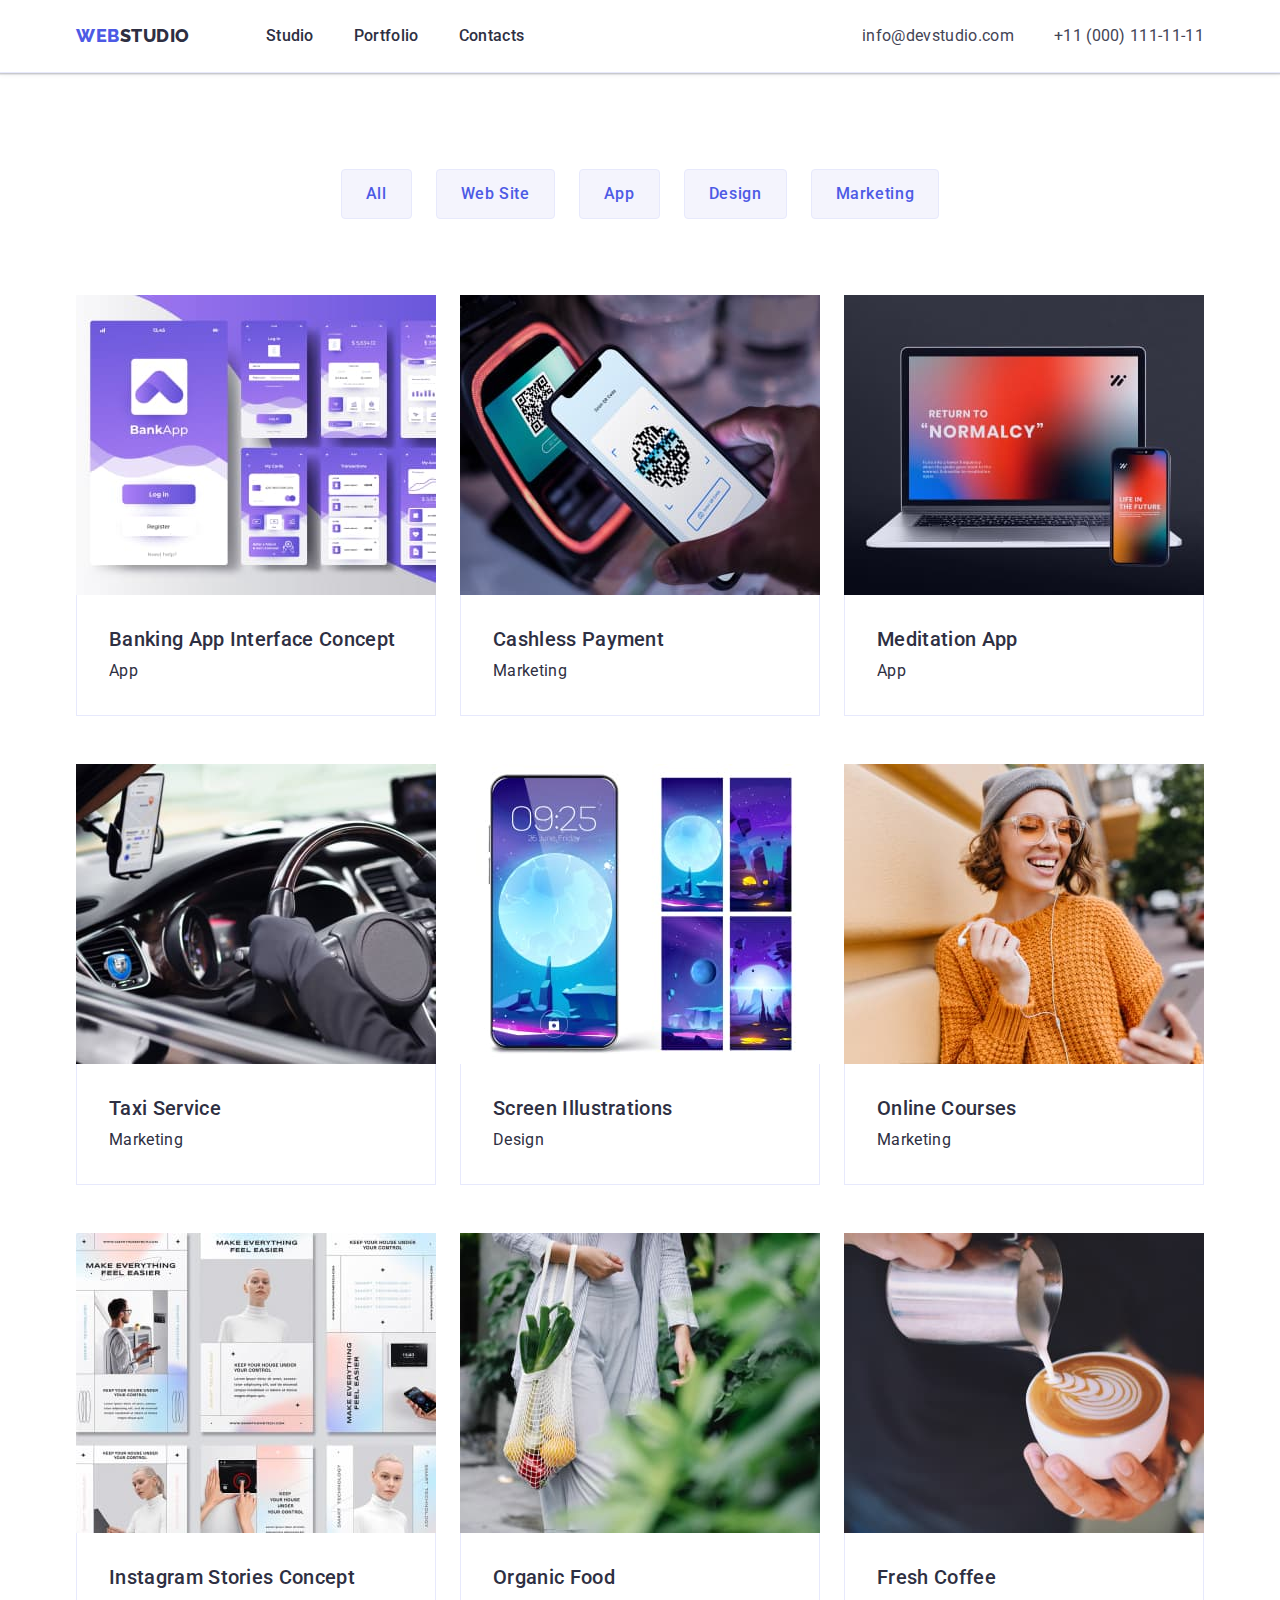
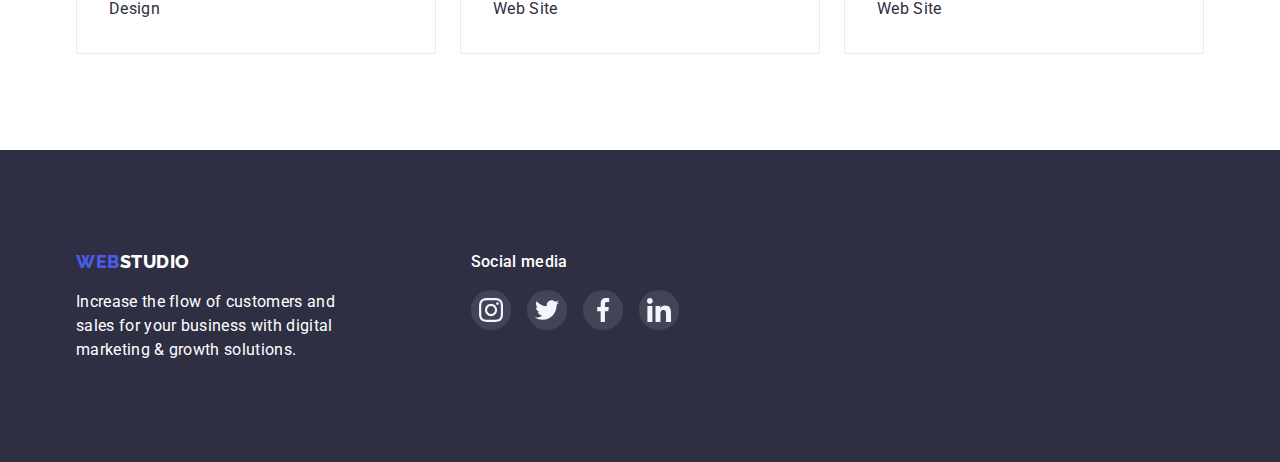
==== portfolio.html @ 8b9e81ac "Initial commit" ====
<!DOCTYPE html>
<html lang="en">
<head>
    <meta charset="UTF-8">
    <meta http-equiv="X-UA-Compatible" content="IE=edge">
    <meta name="viewport" content="width=device-width, initial-scale=1.0">
    <title>Portfolio</title>
    <link rel="preconnect" href="https://fonts.googleapis.com">
    <link rel="preconnect" href="https://fonts.gstatic.com" crossorigin>
    <link href="https://fonts.googleapis.com/css2?family=Raleway:wght@800&family=Roboto:wght@400;500;700&display=swap" rel="stylesheet">
    <link rel="stylesheet" href="https://cdnjs.cloudflare.com/ajax/libs/modern-normalize/0.6.0/modern-normalize.min.css">
    <link rel="stylesheet" href="./css/styles.css">
</head>
<body>
    <header class="header">
        <div class="container header-container">
            <nav class="header-navigation">
                <a href="./index.html" class="logo"><span>WEB</span>STUDIO</a>
            
                <ul class="site-nav list">
                    <li><a href="./index.html" class="link">Studio</a></li>
                    <li><a href="./portfolio.html">Portfolio</a></li>
                    <li><a href="#">Contacts</a></li>
                </ul>
            </nav>
            <address class="adresses">
                <ul class="contacts list">
                    <li><a href="mailto:info@devstudio.com" class="contact-mail">info@devstudio.com</a></li>
                    <li><a href="tel:+110001111111" class="contact-tel">+11 (000) 111-11-11</a></li>
                </ul>
            </address>
        </div>
    </header>
    <main>
       <section class="portfolio"> 
        <div class="container">
            <h1 hidden>Portfolio</h1>
            <ul class="buttons-container">
                <li><button type="button" class="button secondary">All</button></li>
                <li><button type="button" class="button secondary">Web Site</button></li>
                <li><button type="button" class="button secondary">App</button></li>
                <li><button type="button" class="button secondary">Design</button></li>
                <li><button type="button" class="button secondary">Marketing</button></li>
            </ul>
            <ul class="list-portfolio">
                <li class="list-box">
                    <a href="./portfolio.html" class="link-portfolio"><img src="./images/images-portfolio-all-1.jpg" alt="Banking App" width="360" height="300">
                    <div class="list-text">
                        <h2 class="list-portfolio-title">Banking App Interface Concept</h2>
                        <p class="list-portfolio-description">App</p>
                    </div>
                </a>
                </li>
                <li class="list-box">
                    <a href="./portfolio.html" class="link-portfolio"><img src="./images/images-portfolio-all-2.jpg" alt="Cashless Payment" width="360" height="300">
                    <div class="list-text">
                        <h2 class="list-portfolio-title">Cashless Payment</h2>
                        <p class="list-portfolio-description">Marketing</p>
                    </div>
                </a>
                </li>
                <li class="list-box">
                    <a href="./portfolio.html" class="link-portfolio"><img src="./images/images-portfolio-all-3.jpg" alt="Meditation App" width="360" height="300">
                    <div class="list-text">
                        <h2 class="list-portfolio-title">Meditation App</h2>
                        <p class="list-portfolio-description">App</p>
                    </div>
                </a>
                </li>
                <li class="list-box">
                    <a href="./portfolio.html" class="link-portfolio"><img src="./images/images-portfolio-all-4.jpg" alt="Taxi Service" width="360" height="300">
                    <div class="list-text">
                        <h2 class="list-portfolio-title">Taxi Service</h2>
                        <p class="list-portfolio-description">Marketing</p>
                    </div>
                </a>
                </li>
                <li class="list-box">
                    <a href="./portfolio.html" class="link-portfolio"><img src="./images/images-portfolio-all-5.jpg" alt="Screen Illustrations" width="360" height="300">
                    <div class="list-text">
                        <h2 class="list-portfolio-title">Screen Illustrations</h2>
                        <p class="list-portfolio-description">Design</p>
                    </div>
                </a>
                </li>
                <li class="list-box">
                    <a href="./portfolio.html" class="link-portfolio"><img src="./images/images-portfolio-all-6.jpg" alt="Online Courses" width="360" height="300">
                    <div class="list-text">
                        <h2 class="list-portfolio-title">Online Courses</h2>
                        <p class="list-portfolio-description">Marketing</p>
                    </div>
                </a>
                </li>
                <li class="list-box">
                    <a href="./portfolio.html" class="link-portfolio"><img src="./images/images-portfolio-all-7.jpg" alt="Instagram Stories" width="360" height="300">
                    <div class="list-text">
                        <h2 class="list-portfolio-title">Instagram Stories Concept</h2>
                        <p class="list-portfolio-description">Design</p>
                    </div>
                </a>
                </li>
                <li class="list-box">
                    <a href="./portfolio.html" class="link-portfolio"><img src="./images/images-portfolio-all-8.jpg" alt="Organic Food" width="360" height="300">
                    <div class="list-text">
                        <h2 class="list-portfolio-title">Organic Food</h2>
                        <p class="list-portfolio-description">Web Site</p>
                    </div>
                </a>
                </li>
                <li class="list-box">
                    <a href="./portfolio.html" class="link-portfolio"><img src="./images/images-portfolio-all-9.jpg" alt="Fresh Coffee" width="360" height="300">
                    <div class="list-text">
                        <h2 class="list-portfolio-title">Fresh Coffee</h2>
                        <p class="list-portfolio-description">Web Site</p>
                    </div>
                </a>
                </li>
            </ul>
        </div>
    </section>
    </main>
    <footer class="footer-page">
        <div class="container footer-container">
            <div class="footer-logo">
                <a href="./index.html" class="logo-footer"><span>WEB</span>STUDIO</a>
                <p class="footer-page-text">Increase the flow of customers and sales for your business with digital marketing & growth solutions.</p>
            </div>
            <div class="footer-content">
                <h3 class="footer-title">Social media</h3>
                <ul class="footer-social-list">
                    <li class="footer-social-item">
                        <a href="" class="footer-social-link">
                            <svg class="footer-social-icon" width="24px" height="24px">
                                <use href="./images/symbol-defs.svg#icon-instagram"></use>
                            </svg>
                        </a>
                    </li>
                    <li class="footer-social-item">
                        <a href="" class="footer-social-link">
                            <svg class="footer-social-icon" width="24px" height="24px">
                                <use href="./images/symbol-defs.svg#icon-twitter"></use>
                            </svg>
                        </a>
                    </li>
                    <li class="footer-social-item">
                        <a href="" class="footer-social-link">
                            <svg class="footer-social-icon" width="24px" height="24px">
                                <use href="./images/symbol-defs.svg#icon-facebook"></use>
                            </svg>
                        </a>
                    </li>
                    <li class="footer-social-item">
                        <a href="" class="footer-social-link">
                            <svg class="footer-social-icon" width="24px" height="24px">
                                <use href="./images/symbol-defs.svg#icon-linkedin"></use>
                            </svg>
                        </a>
                    </li>
                </ul>
            </div>
        </div>
    </footer> 
</body>
</html>
---- css/styles.css ----
:root {
    --primary-text-color: #2E2F42;
    --secondary-text-color: #434455;
    --white-color: #fff;
    --accent-color: #4D5AE5;
    --primary-bg-color: #ffffff;
    --secondary-bg-color: #2E2F42;
    --accent-bg-color: #4D5AE5;
    --button-bg-color: #404BBF;
    --bg-light-color: #F4F4FD;
}

body {
    background-color: var(--primary-bg-color);
    color: var(--secondary-text-color);

    font-family: Roboto, sans-serif;
    letter-spacing: 0.02em;
}

.container {
    width: 1158px;
    margin: 0 auto;
    padding-left: 15px;
    padding-right: 15px;
}

img {
    display: block;
    max-width: 100%;
    height: auto;
}

ul {
    list-style: none;
    margin: 0;
    padding: 0;
}

h1, h2, h3, p {
    margin: 0;
    padding: 0;
}

.header {
    padding-top: 24px;
    padding-bottom: 24px;
    border-bottom: 1px solid #E7E9FC;
    box-shadow: 0px 2px 1px rgba(46, 47, 66, 0.08), 0px 1px 1px rgba(46, 47, 66, 0.16), 0px 1px 6px rgba(46, 47, 66, 0.08);
}

.header-container {
    display: flex;
    align-items: center;
}

.header-navigation {
    display: flex;
    align-items: center;
}

.logo {
    color: var(--primary-text-color);
    font-family: 'Raleway', sans-serif;
    font-weight: 800;
    font-size: 18px;
    line-height: 1.33;
    letter-spacing: 0.03em;
    text-decoration: none;
/* identical to box height, or 133% */
}

.logo > span {
    color: var(--accent-color);
}

.site-nav {
    display: flex;
    gap: 40px;
    margin-left: 76px;
}

.site-nav a {
    color: var(--primary-text-color);
    font-weight: 500;
    font-size: 16px;
    line-height: 1.5;
    text-decoration: none;
/* identical to box height, or 150% */
}

.site-nav .link.current {
    color: var(--accent-color);
}

.site-nav a:hover,
.site-nav a:focus {
    color: var(--accent-color);
}

.adresses {
    margin-left: auto;
}

.contacts {
    display: flex;
    margin-left: auto;
    gap: 40px;
}

.contacts a {
    color: var(--secondary-text-color);
    font-family: Roboto, sans-serif;
    font-style: normal;
    font-weight: 400;
    font-size: 16px;
    line-height: 1.5;
    text-decoration: none;
    margin-left: auto;
/* identical to box height, or 150% */
}

.contacts a:hover,
.contacts a:focus {
    color: var(--accent-color);
}

.contact-mail {
    
}

/* Hero Section */
.hero {
    display: flex;
    align-items: center;
    background-color: var(--secondary-bg-color);
    padding: 188px 0;
    max-width: 1440px;
    text-align: center;
    background-image: linear-gradient(
        rgba(46, 47, 66, 0.7),
        rgba(46, 47, 66, 0.7)
    ),
         url(../images/people-office.jpg);
    background-repeat: no-repeat;
    background-position: center;
    margin: 0 auto;
    
}

.hero-title {
    color: var(--white-color);
    font-weight: 700;
    font-size: 56px;
    line-height: 1.07;
    width: 496px;
    margin-left: auto;
    margin-right: auto;
    margin-bottom: 48px;
    text-align: center;
/* or 107% */
}

/* Features */
.features {
    padding-top: 120px;
    padding-bottom: 120px;
}

.features-container {
    display: flex;
    flex-wrap: wrap;
    padding: 0;
}

.features-container .item {
    width: 264px;
    margin-right: 24px;
    padding: 0;
}

.item:last-child {
    margin-right: 0;
}

.features-title {
    color: var(--primary-text-color);
}

.features-logo-icon {
    background-color: var(--bg-light-color);
    width: 264px;
    height: 112px;
    border-radius: 4px;
    padding: 24px 102px;
    margin-bottom: 8px;
}

.features-item {
    color: var(--primary-text-color);
    font-weight: 500;
    font-size: 20px;
    line-height: 1.2;
    margin-bottom: 8px;
/* identical to box height, or 120% */
}

.features-text {
    color: var(--secondary-text-color);
    font-weight: 400;
    font-size: 16px;
    line-height: 1.5;
/* or 150% */
}

/* About */
.about {
    padding-bottom: 120px;
}

.about-title {
    color: var(--primary-text-color);
    text-align: center;
    margin-bottom: 72px;
}

.about-container {
    display: flex;
    padding: 0;
}


.about-photo:not(:last-child) {
    margin-right: 24px;
}


/* Team */
.team {
    background-color: var(--bg-light-color);
    text-decoration: none;
    padding: 120px 0;
}

.team-container {
    display: flex;
    padding: 0;
}

.team-list {
    background: #FFFFFF;
    box-shadow: 0px 1px 6px rgba(46, 47, 66, 0.08), 0px 1px 1px rgba(46, 47, 66, 0.16), 0px 2px 1px rgba(46, 47, 66, 0.08);
    border-radius: 0px 0px 4px 4px;
}

.team-list:not(:last-child) {
    margin-right: 24px;
}

.team-title {
    color: var(--primary-text-color);
    text-align: center;
    margin-bottom: 72px;
    box-sizing: border-box;
    max-width: 100%;
    height: auto;
    padding-left: 0;
    
}


.team-item {
    color: var(--primary-text-color);
    font-weight: 500;
    font-size: 20px;
    line-height: 1.2;
    padding-top: 32px;
    margin-bottom: 8px;
/* identical to box height, or 120% */
}

.team-text {
    color: var(--secondary-text-color);
    font-weight: 400;
    font-size: 16px;
    line-height: 1.5;
    margin-bottom: 8px;
/* or 150% */
}

.team-description {
    background-color: var(--primary-bg-color);
    border-radius: 0px 0px 4px 4px;
    border-top: none;
    text-align: center;
}

.team-social-list {
    display: flex;
    justify-content: center;
    gap: 24px;
}

.team-social-item {
    width: 40px;
    height: 40px;
    margin-bottom: 32px;
}

.team-social-link {
    display: flex;
    justify-content: center;
    align-items: center;
    width: 100%;
    height: 100%;
    border-radius: 50%;
    background-color: var(--accent-bg-color);
}

.team-social-link:hover,
.team-social-link:focus {
    background-color: var(--button-bg-color);
}

h2 {
    font-weight: 700;
    font-size: 36px;
    line-height: 1.11;
/* identical to box height, or 111% */
}

/* Customers */
.customers {
    padding-top: 130px;
    padding-bottom: 120px;
}

.customers-title {
    color: var(--primary-text-color);
    text-align: center;
    margin-bottom: 72px;
}

.customers-list {
    display: flex;
    justify-content: center;
    align-items: center;
    gap: 24px;
    padding: 0px;
}

.customer-item {
    color: #AFB1B8;
    width: 168px;
    height: 88px;
}

.customer-link {
    color: #AFB1B8;
    width: 100%;
    height: 100%;
    display: flex;
    justify-content: center;
    align-items: center;
    border: 1px solid #8E8F99;
    border-radius: 4px;
}

.customer-link:is(:hover, :focus) {
    color: #4D5AE5;
    fill: currentColor;
    box-shadow: 0px 4px 4px rgba(0, 0, 0, 0.15);
    border-radius: 4px;
    border: 1px solid #404BBF;
    width: 100%;
    height: 100%;
}

.customer-icon {
    fill:currentColor;
}

.customer-icon:is(:hover, :focus) {
    fill: currentColor;
}
/* Customers */

/* Footer */
.footer-page {
    background-color: var(--secondary-bg-color);
    padding: 100px 0;
}
.footer-page-text {
    color: var(--white-color);
    font-weight: 400;
    font-size: 16px;
    line-height: 1.5;
    width: 264px;
    padding-top: 16px;
}

.footer-container {
    display: flex;
}

.footer-logo {
    display: block;
    width: 35%;
}

.logo-footer {
    color: var(--white-color);
    font-family: 'Raleway', sans-serif;
    font-weight: 800;
    font-size: 18px;
    line-height: 1.33;
    letter-spacing: 0.03em;
    text-decoration: none;
}

.logo-footer > span {
    color: var(--accent-color);
}

.footer-title {
    font-weight: 500;
    font-size: 16px;
    line-height: 1.5;
    color: var(--white-color);
}
.footer-social-list {
    display: flex;
    gap: 16px;
    padding-top: 16px;
}

.footer-content {
    display: block;
    width: 65%;
}

.footer-social-item {
    width: 40px;
    height: 40px;
}
.footer-social-link {
    display: flex;
    justify-content: center;
    align-items: center;
    width: 100%;
    height: 100%;
    border-radius: 50%;
    background-color: rgba(255, 255, 255, 0.1);
}

.footer-social-link:hover,
.footer-social-link:focus {
    background-color: #31D0AA;
}

.footer-social-icon {
}

/* Portfolio */
.portfolio {
    padding: 96px 0;
}

.link-portfolio {
    font-style: normal;
    text-decoration: none;
}

.list-portfolio {
    display: flex;
    flex-wrap: wrap;
    flex-basis: calc((100% - 48px) / 3);
    column-gap: 24px;
    row-gap: 48px;
    box-sizing: border-box;
    max-width: 100%;
    height: auto;
    padding-left: 0;
    margin: 0;
}

.list-box:hover,
.list-box:focus {
    background: #FFFFFF;
    box-shadow: 0px 1px 6px rgba(46, 47, 66, 0.08), 0px 1px 1px rgba(46, 47, 66, 0.16), 0px 2px 1px rgba(46, 47, 66, 0.08);
}

.list-portfolio-title {
    color: var(--primary-text-color);
    font-weight: 500;
    font-size: 20px;
    line-height: 1.2; 
    padding: 0 16px;
    margin-bottom: 8px;
    box-sizing: border-box;
}

.list-portfolio-description {
    color: var(--primary-text-color);
    font-weight: 400;
    font-size: 16px;
    line-height: 1.5;
    padding: 0 16px;
}

.list-text {
    padding-top: 32px;
    padding-left: 16px;
    padding-bottom: 32px;
    border: 1px solid #E7E9FC;
    border-top: 0;
}



/* Button */
.buttons-container {
    display: flex;
    flex-direction: row;
    align-items: flex-start;
    justify-content: center;
    gap: 24px;
    margin-bottom: 76px;
}

.button.primary,
.button.current,
.button.secondary {
    background-color: var(--accent-bg-color);
    color: var(--white-color);
    font-family: 'Roboto';
    font-style: normal;
    font-weight: 500;
    font-size: 16px;
    line-height: 1.5;
    letter-spacing: 0.04em;
    border-radius: 4px;
    cursor: pointer;
}

.button.primary {
    display: block;
    min-width: 169px;
    margin-left: auto;
    margin-right: auto;
    padding: 16px 32px;
    border: navajowhite;
    display: flex;  
    align-items: center;

}

.button.primary:hover,
.button.primary:focus {
    background-color: var(--button-bg-color);
    color: var(--white-color);
    font-family: 'Roboto';
    font-style: normal;
}

.button.current {
    background-color: var(--button-bg-color);
    color: var(--white-color);
    padding: 12px 24px;
}
.button.current:hover,
.button.current:focus {
    background-color: var(--accent-bg-color);
    color: var(--white-color);
    font-family: 'Roboto';
    font-style: normal;
}


.button.secondary {
    background-color: var(--bg-light-color);
    color: var(--accent-color);
    border: 1px solid #E7E9FC;
    padding: 12px 24px;
}

.button.secondary:hover,
.button.secondary:focus {
    background-color: var(--button-bg-color);
    color: var(--white-color);
    border-color: var(--button-bg-color);
    box-shadow: 0px 3px 1px rgba(0, 0, 0, 0.1), 0px 2px 1px rgba(0, 0, 0, 0.08), 0px 2px 2px rgba(0, 0, 0, 0.12);
}
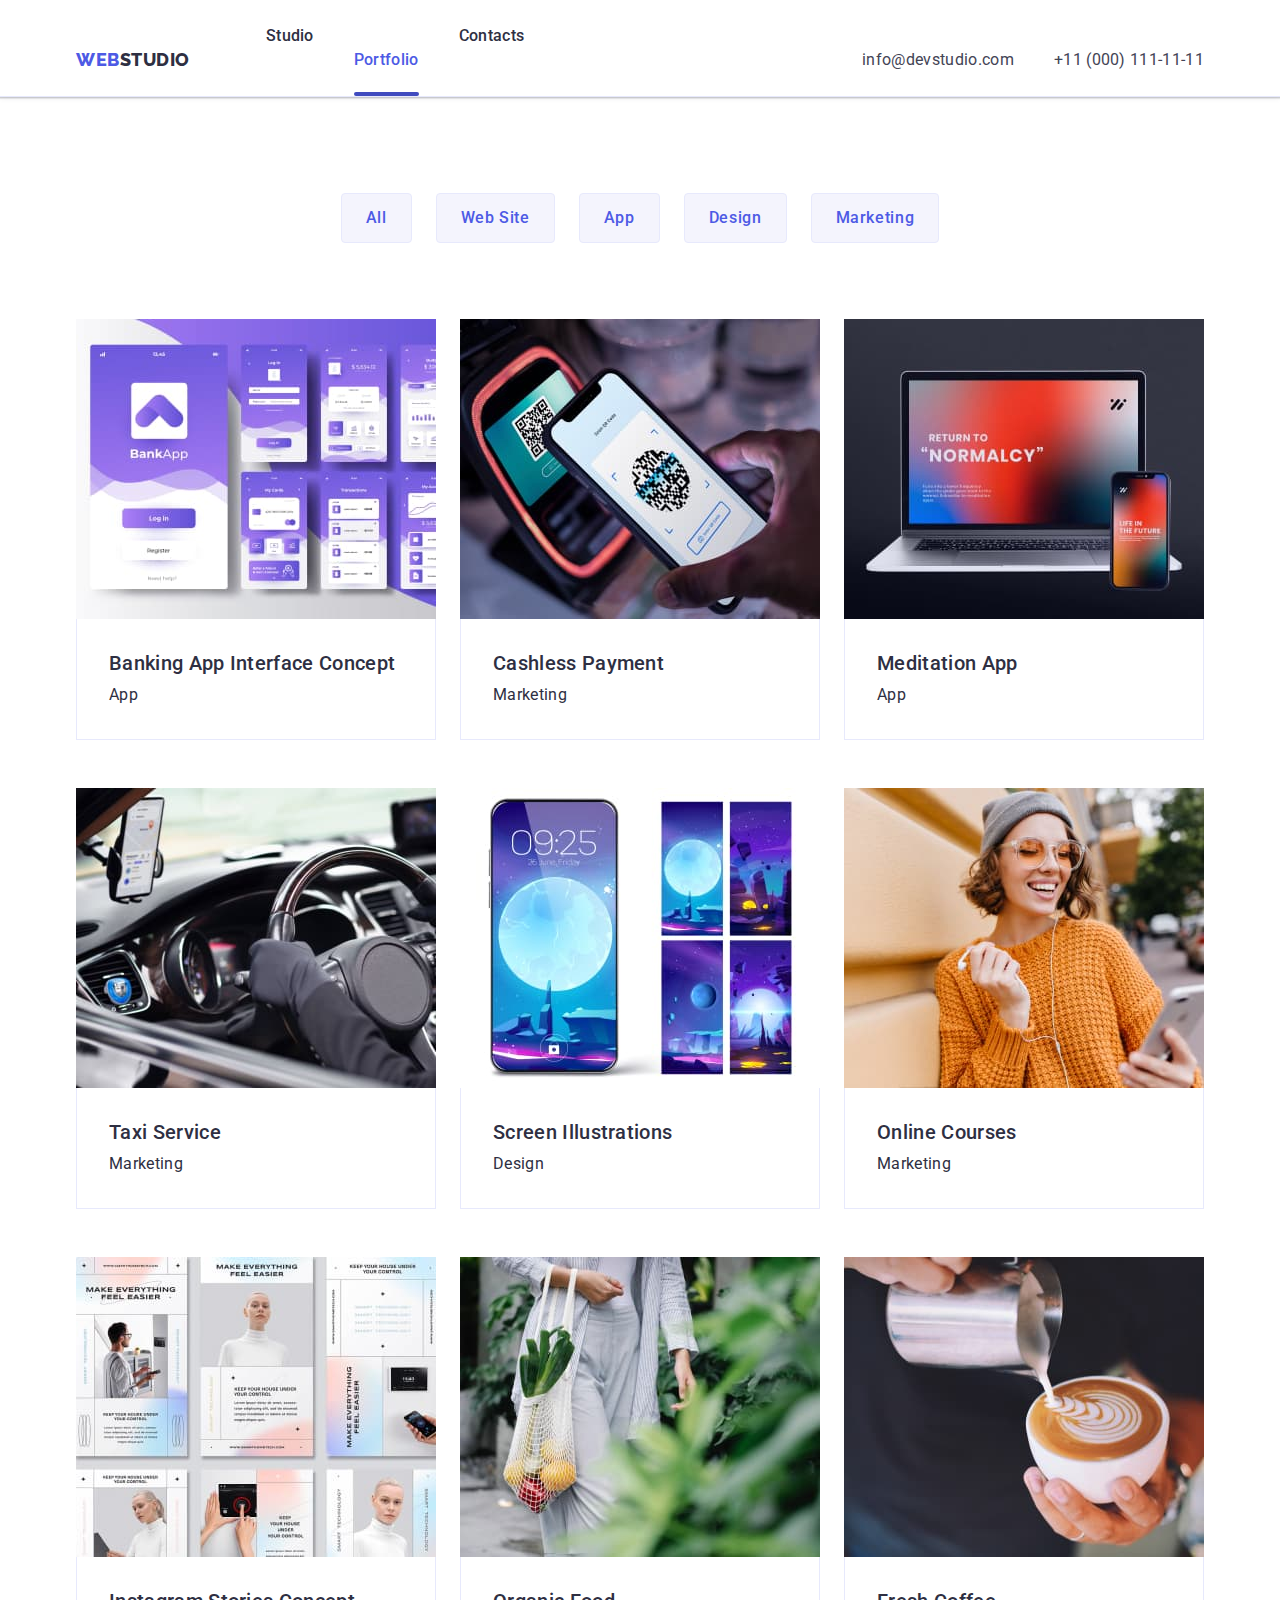
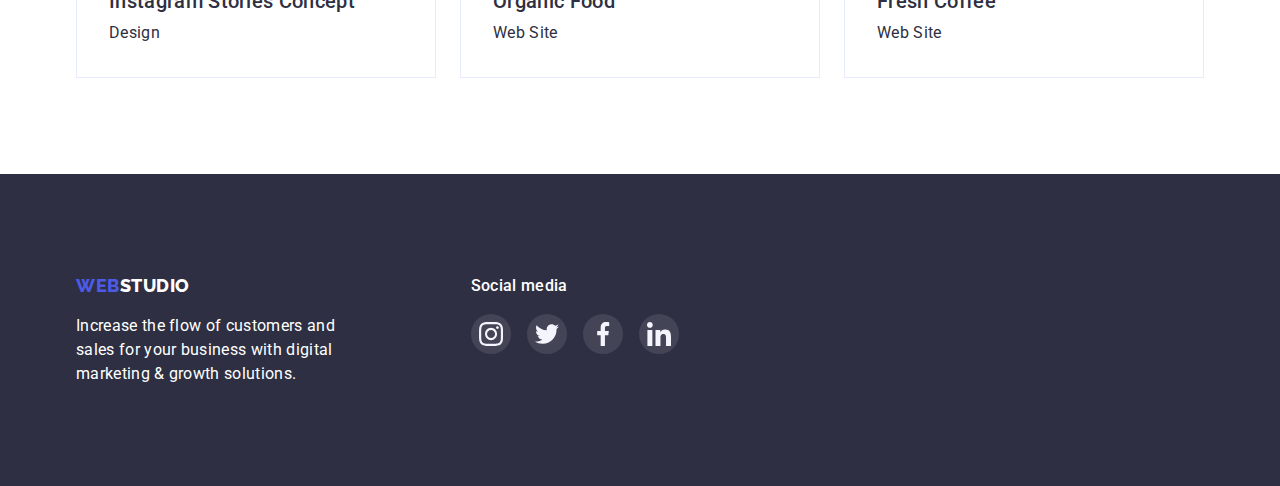
==== commit 12c65826: "header links" ====
--- a/portfolio.html
+++ b/portfolio.html
@@ -19,8 +19,8 @@
             
                 <ul class="site-nav list">
                     <li><a href="./index.html" class="link">Studio</a></li>
-                    <li><a href="./portfolio.html">Portfolio</a></li>
-                    <li><a href="#">Contacts</a></li>
+                    <li><a href="./portfolio.html" class="link current">Portfolio</a></li>
+                    <li><a href="#" class="link">Contacts</a></li>
                 </ul>
             </nav>
             <address class="adresses">
--- a/css/styles.css
+++ b/css/styles.css
@@ -8,6 +8,7 @@
     --accent-bg-color: #4D5AE5;
     --button-bg-color: #404BBF;
     --bg-light-color: #F4F4FD;
+    --timing-function: cubic-bezier(0.4, 0, 0.2, 1);
 }
 
 body {
@@ -44,7 +45,7 @@
 
 .header {
     padding-top: 24px;
-    padding-bottom: 24px;
+    padding-bottom: 0;
     border-bottom: 1px solid #E7E9FC;
     box-shadow: 0px 2px 1px rgba(46, 47, 66, 0.08), 0px 1px 1px rgba(46, 47, 66, 0.16), 0px 1px 6px rgba(46, 47, 66, 0.08);
 }
@@ -86,17 +87,35 @@
     font-size: 16px;
     line-height: 1.5;
     text-decoration: none;
-/* identical to box height, or 150% */
-}
-
-.site-nav .link.current {
-    color: var(--accent-color);
+    padding: 24px 0;
 }
 
 .site-nav a:hover,
 .site-nav a:focus {
     color: var(--accent-color);
 }
+
+
+.link.current {
+    color: var(--accent-color);
+    display: block;
+    position: relative;
+}
+
+.link.current::after {
+    content: '';
+    display: block;
+    width: 100%;
+    height: 4px;
+    background-color: var(--button-bg-color);
+    position: absolute;
+    left: 0;
+    bottom: 0;
+    border-radius: 2px;
+    transition: opacity 250ms var(--timing-function);
+}
+
+
 
 .adresses {
     margin-left: auto;
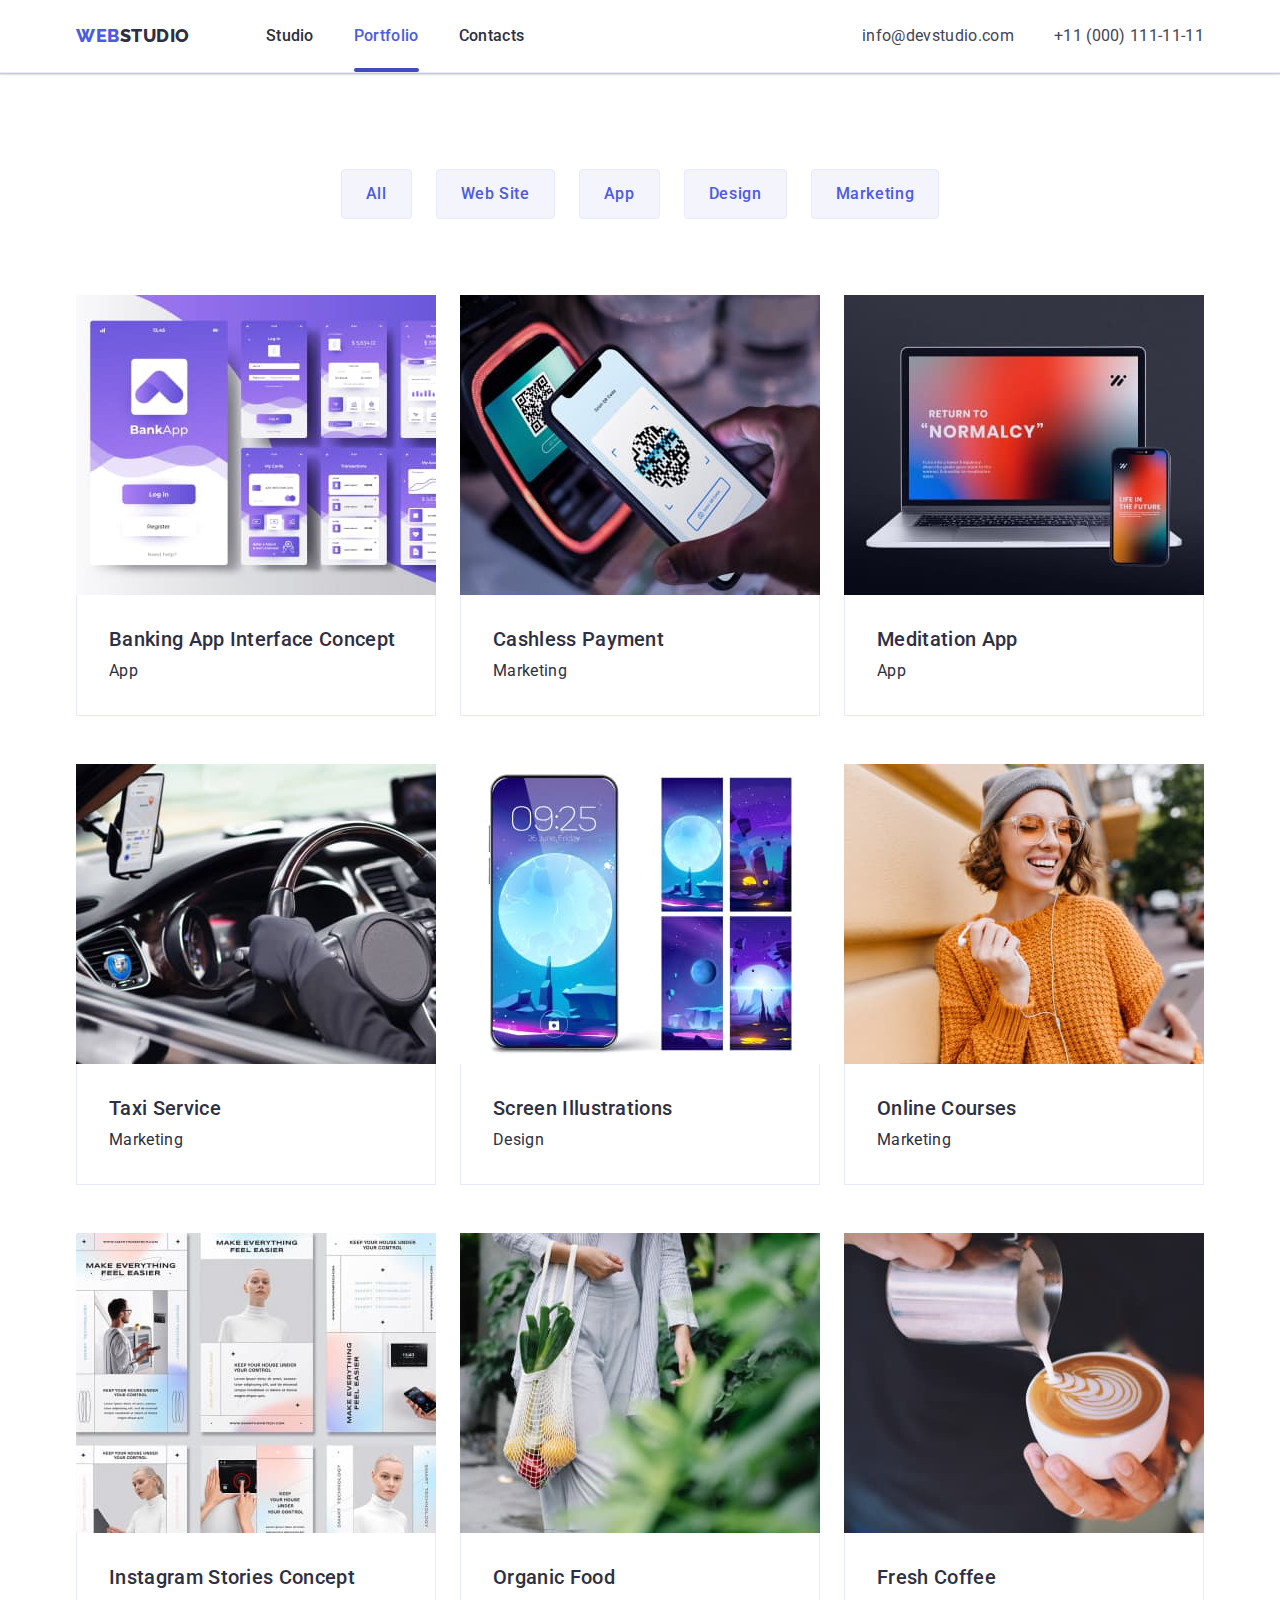
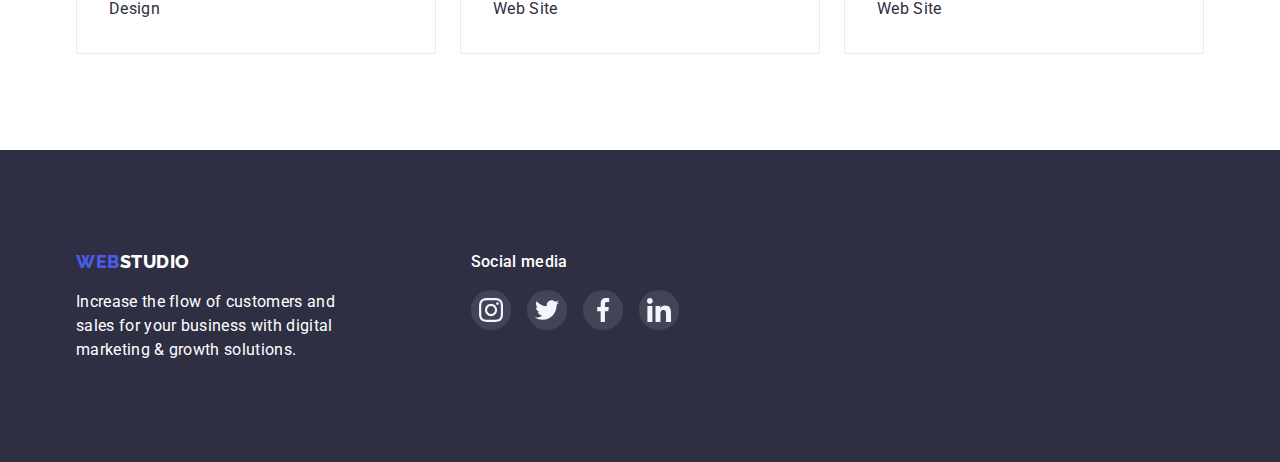
==== commit 8c82d768: "added modal and overlays" ====
--- a/portfolio.html
+++ b/portfolio.html
@@ -44,15 +44,27 @@
             </ul>
             <ul class="list-portfolio">
                 <li class="list-box">
-                    <a href="./portfolio.html" class="link-portfolio"><img src="./images/images-portfolio-all-1.jpg" alt="Banking App" width="360" height="300">
-                    <div class="list-text">
-                        <h2 class="list-portfolio-title">Banking App Interface Concept</h2>
-                        <p class="list-portfolio-description">App</p>
-                    </div>
-                </a>
-                </li>
-                <li class="list-box">
-                    <a href="./portfolio.html" class="link-portfolio"><img src="./images/images-portfolio-all-2.jpg" alt="Cashless Payment" width="360" height="300">
+                    <a href="./portfolio.html" class="link-portfolio">
+                        <div class="list-box-thumb">
+                            <img src="./images/images-portfolio-all-1.jpg" alt="Banking App" width="360" height="300">
+                            <div class="overlay">
+                                <p class="thumb-overlay">14 Stylish and User-Friendly App Design Concepts · Task Manager App · Calorie Tracker App · Exotic Fruit Ecommerce App · Cloud Storage App</p>
+                            </div>
+                        </div>
+                    <div class="list-text">
+                         <h2 class="list-portfolio-title">Banking App Interface Concept</h2>
+                         <p class="list-portfolio-description">App</p>
+                    </div>
+                </a>
+                </li>
+                <li class="list-box">
+                    <a href="./portfolio.html" class="link-portfolio">
+                        <div class="list-box-thumb">
+                        <img src="./images/images-portfolio-all-2.jpg" alt="Cashless Payment" width="360" height="300">
+                         <div class="overlay">
+                                <p class="thumb-overlay">14 Stylish and User-Friendly App Design Concepts · Task Manager App · Calorie Tracker App · Exotic Fruit Ecommerce App · Cloud Storage App</p>
+                            </div>
+                        </div>
                     <div class="list-text">
                         <h2 class="list-portfolio-title">Cashless Payment</h2>
                         <p class="list-portfolio-description">Marketing</p>
@@ -60,7 +72,13 @@
                 </a>
                 </li>
                 <li class="list-box">
-                    <a href="./portfolio.html" class="link-portfolio"><img src="./images/images-portfolio-all-3.jpg" alt="Meditation App" width="360" height="300">
+                    <a href="./portfolio.html" class="link-portfolio">
+                        <div class="list-box-thumb">
+                        <img src="./images/images-portfolio-all-3.jpg" alt="Meditation App" width="360" height="300">
+                         <div class="overlay">
+                                <p class="thumb-overlay">14 Stylish and User-Friendly App Design Concepts · Task Manager App · Calorie Tracker App · Exotic Fruit Ecommerce App · Cloud Storage App</p>
+                            </div>
+                        </div>
                     <div class="list-text">
                         <h2 class="list-portfolio-title">Meditation App</h2>
                         <p class="list-portfolio-description">App</p>
@@ -68,7 +86,13 @@
                 </a>
                 </li>
                 <li class="list-box">
-                    <a href="./portfolio.html" class="link-portfolio"><img src="./images/images-portfolio-all-4.jpg" alt="Taxi Service" width="360" height="300">
+                    <a href="./portfolio.html" class="link-portfolio">
+                        <div class="list-box-thumb">
+                        <img src="./images/images-portfolio-all-4.jpg" alt="Taxi Service" width="360" height="300">
+                         <div class="overlay">
+                                <p class="thumb-overlay">14 Stylish and User-Friendly App Design Concepts · Task Manager App · Calorie Tracker App · Exotic Fruit Ecommerce App · Cloud Storage App</p>
+                            </div>
+                        </div>
                     <div class="list-text">
                         <h2 class="list-portfolio-title">Taxi Service</h2>
                         <p class="list-portfolio-description">Marketing</p>
@@ -76,7 +100,13 @@
                 </a>
                 </li>
                 <li class="list-box">
-                    <a href="./portfolio.html" class="link-portfolio"><img src="./images/images-portfolio-all-5.jpg" alt="Screen Illustrations" width="360" height="300">
+                    <a href="./portfolio.html" class="link-portfolio">
+                        <div class="list-box-thumb">
+                            <img src="./images/images-portfolio-all-5.jpg" alt="Screen Illustrations" width="360" height="300">
+                            <div class="overlay">
+                                <p class="thumb-overlay">14 Stylish and User-Friendly App Design Concepts · Task Manager App · Calorie Tracker App · Exotic Fruit Ecommerce App · Cloud Storage App</p>
+                            </div>
+                        </div>
                     <div class="list-text">
                         <h2 class="list-portfolio-title">Screen Illustrations</h2>
                         <p class="list-portfolio-description">Design</p>
@@ -84,7 +114,13 @@
                 </a>
                 </li>
                 <li class="list-box">
-                    <a href="./portfolio.html" class="link-portfolio"><img src="./images/images-portfolio-all-6.jpg" alt="Online Courses" width="360" height="300">
+                    <a href="./portfolio.html" class="link-portfolio">
+                        <div class="list-box-thumb">
+                            <img src="./images/images-portfolio-all-6.jpg" alt="Online Courses" width="360" height="300">
+                            <div class="overlay">
+                                <p class="thumb-overlay">14 Stylish and User-Friendly App Design Concepts · Task Manager App · Calorie Tracker App · Exotic Fruit Ecommerce App · Cloud Storage App</p>
+                            </div>
+                        </div>
                     <div class="list-text">
                         <h2 class="list-portfolio-title">Online Courses</h2>
                         <p class="list-portfolio-description">Marketing</p>
@@ -92,7 +128,13 @@
                 </a>
                 </li>
                 <li class="list-box">
-                    <a href="./portfolio.html" class="link-portfolio"><img src="./images/images-portfolio-all-7.jpg" alt="Instagram Stories" width="360" height="300">
+                    <a href="./portfolio.html" class="link-portfolio">
+                        <div class="list-box-thumb">
+                            <img src="./images/images-portfolio-all-7.jpg" alt="Instagram Stories" width="360" height="300">
+                            <div class="overlay">
+                                <p class="thumb-overlay">14 Stylish and User-Friendly App Design Concepts · Task Manager App · Calorie Tracker App · Exotic Fruit Ecommerce App · Cloud Storage App</p>
+                            </div>
+                        </div>
                     <div class="list-text">
                         <h2 class="list-portfolio-title">Instagram Stories Concept</h2>
                         <p class="list-portfolio-description">Design</p>
@@ -100,7 +142,13 @@
                 </a>
                 </li>
                 <li class="list-box">
-                    <a href="./portfolio.html" class="link-portfolio"><img src="./images/images-portfolio-all-8.jpg" alt="Organic Food" width="360" height="300">
+                    <a href="./portfolio.html" class="link-portfolio">
+                        <div class="list-box-thumb">
+                            <img src="./images/images-portfolio-all-8.jpg" alt="Organic Food" width="360" height="300">
+                            <div class="overlay">
+                                <p class="thumb-overlay">14 Stylish and User-Friendly App Design Concepts · Task Manager App · Calorie Tracker App · Exotic Fruit Ecommerce App · Cloud Storage App</p>
+                            </div>
+                        </div>
                     <div class="list-text">
                         <h2 class="list-portfolio-title">Organic Food</h2>
                         <p class="list-portfolio-description">Web Site</p>
@@ -108,7 +156,13 @@
                 </a>
                 </li>
                 <li class="list-box">
-                    <a href="./portfolio.html" class="link-portfolio"><img src="./images/images-portfolio-all-9.jpg" alt="Fresh Coffee" width="360" height="300">
+                    <a href="./portfolio.html" class="link-portfolio">
+                        <div class="list-box-thumb">
+                            <img src="./images/images-portfolio-all-9.jpg" alt="Fresh Coffee" width="360" height="300">
+                            <div class="overlay">
+                                <p class="thumb-overlay">14 Stylish and User-Friendly App Design Concepts · Task Manager App · Calorie Tracker App · Exotic Fruit Ecommerce App · Cloud Storage App</p>
+                            </div>
+                        </div>
                     <div class="list-text">
                         <h2 class="list-portfolio-title">Fresh Coffee</h2>
                         <p class="list-portfolio-description">Web Site</p>
--- a/css/styles.css
+++ b/css/styles.css
@@ -44,7 +44,6 @@
 }
 
 .header {
-    padding-top: 24px;
     padding-bottom: 0;
     border-bottom: 1px solid #E7E9FC;
     box-shadow: 0px 2px 1px rgba(46, 47, 66, 0.08), 0px 1px 1px rgba(46, 47, 66, 0.16), 0px 1px 6px rgba(46, 47, 66, 0.08);
@@ -88,6 +87,7 @@
     line-height: 1.5;
     text-decoration: none;
     padding: 24px 0;
+    display: inline-block;
 }
 
 .site-nav a:hover,
@@ -180,6 +180,52 @@
 /* or 107% */
 }
 
+.backdrop {
+    position: fixed;
+    width: 100%;
+    height: 100%;
+    background-color: rgba(46, 47, 66, 0.4);
+
+    opacity: 1;
+    transition: opacity 250ms var(--timing-function);
+}
+
+.backdrop.is-hidden {
+    opacity: 0;
+    pointer-events: none;
+}
+
+.backdrop.is-hidden .modal {
+    transform: translate( -50%, -50%) scale(0.8);
+}
+
+.modal {
+    background: #FCFCFC;
+    width: 408px;
+    height: 576px;
+    position: absolute;
+    top: 50%;
+    left: 50%;
+
+    transform: translate( -50%, -50%) scale(1);
+    transition: transform 250ms var(--timing-function), opacity 250ms var(--timing-function);
+}
+
+.button-close {
+    display: block;
+    margin-left: auto;
+    padding-top: 24px;
+    padding-right: 24px;
+    box-sizing: border-box;
+    border: 0em;
+    background-color: #FCFCFC;
+    cursor: pointer;
+}
+
+.close-icon {
+    
+}
+
 /* Features */
 .features {
     padding-top: 120px;
@@ -488,6 +534,12 @@
 .link-portfolio {
     font-style: normal;
     text-decoration: none;
+}
+
+.link-portfolio:hover .thumb-overlay,
+.link-portfolio:focus .thumb-overlay {
+    transform: translate(0,0);
+    opacity: 1;
 }
 
 .list-portfolio {
@@ -503,11 +555,72 @@
     margin: 0;
 }
 
+.list-box {
+    position: relative;
+}
+
 .list-box:hover,
 .list-box:focus {
     background: #FFFFFF;
     box-shadow: 0px 1px 6px rgba(46, 47, 66, 0.08), 0px 1px 1px rgba(46, 47, 66, 0.16), 0px 2px 1px rgba(46, 47, 66, 0.08);
 }
+
+.list-box:hover .overlay {
+    transform: translateY(0);
+    opacity: 1;
+}
+
+.list-box-thumb:hover::before,
+.list-box-thumb:focus::before {
+    transform: translateY(0);
+    opacity: 1;
+}
+
+.list-box-thumb {
+    position: relative;
+    overflow: hidden;
+}
+
+.list-box-thumb::before {
+    content: '';
+    display: inline-block;
+    position: absolute;
+    width: 100%;
+    height: 100%;
+    opacity: 0;
+}
+
+.overlay {
+    position: absolute;
+    top: 0;
+    left: 0;
+    width: 100%;
+    height: 100%;
+    background-color: var(--accent-bg-color);
+    transition: transform 250ms var(--timing-function);
+    transform: translateY(100%);
+    opacity: 1;
+}
+
+
+
+.thumb-overlay {
+    color: var(--bg-light-color);
+    font-weight: 400;
+    font-size: 16px;
+    line-height: 1,5;
+    letter-spacing: 0.02em;
+    min-width: 296px;
+    height: 96px;
+    display: inline-block;
+    padding: 40px 32px 164px 32px;
+   
+    opacity: 0;
+    
+}
+
+
+
 
 .list-portfolio-title {
     color: var(--primary-text-color);
